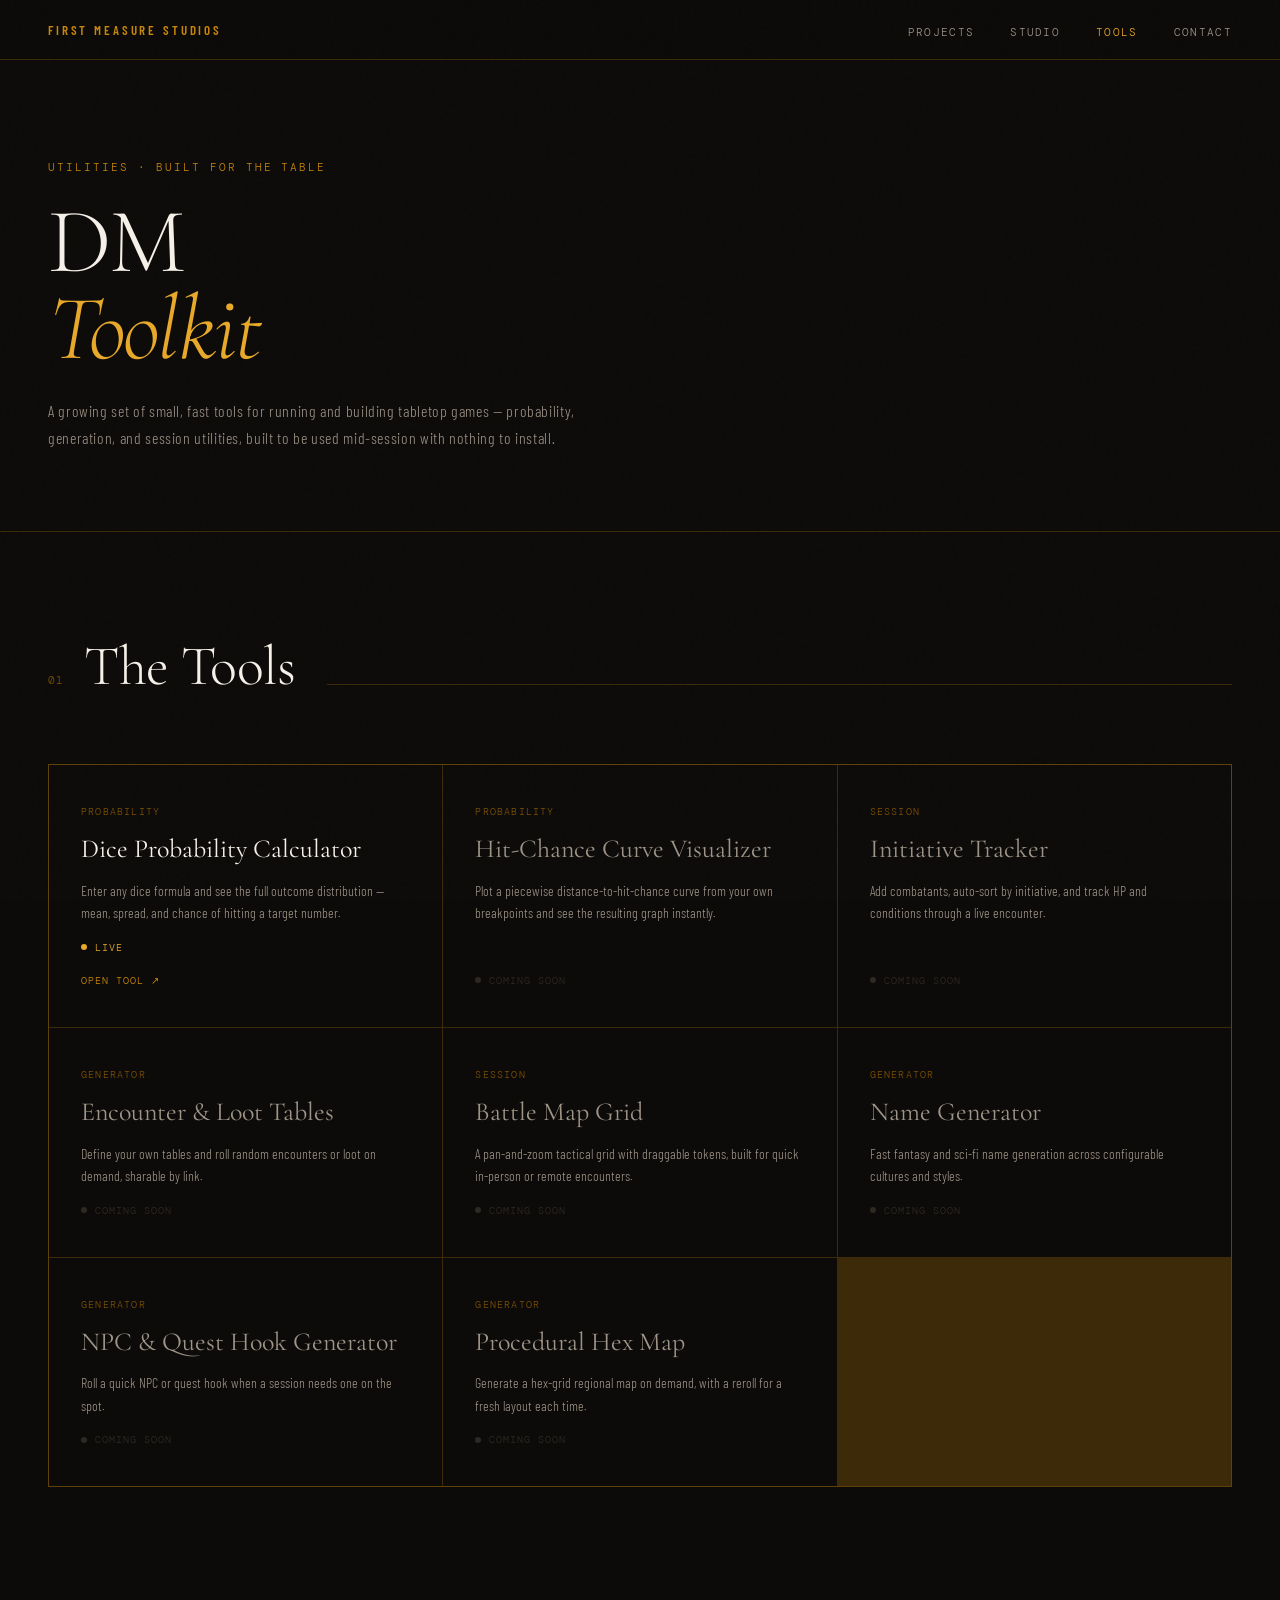
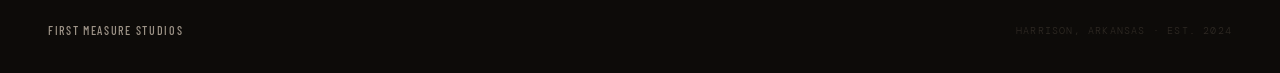
==== tools/index.html @ c1b0c558 "Add DM Toolkit: tools landing page and working dice probability calculator" ====
<!DOCTYPE html>
<html lang="en">
<head>
  <meta charset="UTF-8">
  <meta name="viewport" content="width=device-width, initial-scale=1.0">
  <meta name="description" content="DM Toolkit — a set of small, fast utilities for running and building tabletop games, from First Measure Studios.">
  <title>Tools — First Measure Studios</title>
  <link rel="preconnect" href="https://fonts.googleapis.com">
  <link rel="preconnect" href="https://fonts.gstatic.com" crossorigin>
  <link href="https://fonts.googleapis.com/css2?family=Cormorant+Garamond:ital,wght@0,300;0,400;0,600;1,300;1,400&family=DM+Mono:wght@300;400;500&family=Barlow+Condensed:wght@300;400;500;600;700&display=swap" rel="stylesheet">
  <link rel="stylesheet" href="shared.css">
  <style>
    .tools-grid {
      display: grid;
      grid-template-columns: repeat(3, 1fr);
      gap: 1px;
      background: var(--rule);
      border: 0.5px solid var(--rule);
    }

    .tool-card {
      background: var(--ink);
      padding: 40px 32px;
      display: flex;
      flex-direction: column;
      gap: 16px;
      text-decoration: none;
      color: inherit;
      transition: background 0.25s ease;
      position: relative;
    }

    .tool-card.is-live:hover { background: var(--smoke); }
    .tool-card.is-live { cursor: pointer; }
    .tool-card.is-soon { cursor: default; }

    .tool-tag {
      font-family: var(--mono);
      font-size: 10px;
      letter-spacing: 0.12em;
      text-transform: uppercase;
      color: var(--amber-dim);
    }

    .tool-name {
      font-family: var(--serif);
      font-size: 26px;
      font-weight: 400;
      line-height: 1.15;
    }

    .tool-card.is-soon .tool-name { color: var(--mist); }

    .tool-desc {
      font-size: 14px;
      line-height: 1.6;
      color: var(--mist);
      flex: 1;
    }

    .tool-go {
      font-family: var(--mono);
      font-size: 10px;
      letter-spacing: 0.1em;
      text-transform: uppercase;
      color: var(--amber);
      margin-top: 4px;
    }

    .tool-card.is-live:hover .tool-go { color: var(--amber-light); }

    @media (max-width: 900px) {
      .tools-grid { grid-template-columns: 1fr 1fr; }
    }
    @media (max-width: 600px) {
      .tools-grid { grid-template-columns: 1fr; }
    }
  </style>
</head>
<body>

  <!-- NAV -->
  <nav>
    <a href="../index.html" class="nav-wordmark">First Measure Studios</a>
    <ul class="nav-links">
      <li><a href="../index.html#projects">Projects</a></li>
      <li><a href="../index.html#studio">Studio</a></li>
      <li><a href="index.html" class="nav-active">Tools</a></li>
      <li><a href="../index.html#contact">Contact</a></li>
    </ul>
  </nav>

  <!-- PAGE HEADER -->
  <div class="page-header">
    <p class="page-eyebrow">Utilities &middot; Built for the Table</p>
    <h1 class="page-title">DM<br><em>Toolkit</em></h1>
    <p class="page-sub">A growing set of small, fast tools for running and building tabletop games &mdash; probability, generation, and session utilities, built to be used mid-session with nothing to install.</p>
  </div>

  <!-- TOOLS -->
  <section id="tools">
    <div class="section-header">
      <span class="section-num">01</span>
      <h2 class="section-title">The Tools</h2>
      <div class="section-rule"></div>
    </div>

    <div class="tools-grid">

      <a href="dice-calculator.html" class="tool-card is-live fade-up">
        <p class="tool-tag">Probability</p>
        <h3 class="tool-name">Dice Probability Calculator</h3>
        <p class="tool-desc">Enter any dice formula and see the full outcome distribution &mdash; mean, spread, and chance of hitting a target number.</p>
        <span class="project-status status-active"><span class="status-dot"></span>Live</span>
        <span class="tool-go">Open Tool &nearr;</span>
      </a>

      <div class="tool-card is-soon fade-up delay-1">
        <p class="tool-tag">Probability</p>
        <h3 class="tool-name">Hit-Chance Curve Visualizer</h3>
        <p class="tool-desc">Plot a piecewise distance-to-hit-chance curve from your own breakpoints and see the resulting graph instantly.</p>
        <span class="project-status status-soon"><span class="status-dot"></span>Coming Soon</span>
      </div>

      <div class="tool-card is-soon fade-up delay-2">
        <p class="tool-tag">Session</p>
        <h3 class="tool-name">Initiative Tracker</h3>
        <p class="tool-desc">Add combatants, auto-sort by initiative, and track HP and conditions through a live encounter.</p>
        <span class="project-status status-soon"><span class="status-dot"></span>Coming Soon</span>
      </div>

      <div class="tool-card is-soon fade-up">
        <p class="tool-tag">Generator</p>
        <h3 class="tool-name">Encounter &amp; Loot Tables</h3>
        <p class="tool-desc">Define your own tables and roll random encounters or loot on demand, sharable by link.</p>
        <span class="project-status status-soon"><span class="status-dot"></span>Coming Soon</span>
      </div>

      <div class="tool-card is-soon fade-up delay-1">
        <p class="tool-tag">Session</p>
        <h3 class="tool-name">Battle Map Grid</h3>
        <p class="tool-desc">A pan-and-zoom tactical grid with draggable tokens, built for quick in-person or remote encounters.</p>
        <span class="project-status status-soon"><span class="status-dot"></span>Coming Soon</span>
      </div>

      <div class="tool-card is-soon fade-up delay-2">
        <p class="tool-tag">Generator</p>
        <h3 class="tool-name">Name Generator</h3>
        <p class="tool-desc">Fast fantasy and sci-fi name generation across configurable cultures and styles.</p>
        <span class="project-status status-soon"><span class="status-dot"></span>Coming Soon</span>
      </div>

      <div class="tool-card is-soon fade-up">
        <p class="tool-tag">Generator</p>
        <h3 class="tool-name">NPC &amp; Quest Hook Generator</h3>
        <p class="tool-desc">Roll a quick NPC or quest hook when a session needs one on the spot.</p>
        <span class="project-status status-soon"><span class="status-dot"></span>Coming Soon</span>
      </div>

      <div class="tool-card is-soon fade-up delay-1">
        <p class="tool-tag">Generator</p>
        <h3 class="tool-name">Procedural Hex Map</h3>
        <p class="tool-desc">Generate a hex-grid regional map on demand, with a reroll for a fresh layout each time.</p>
        <span class="project-status status-soon"><span class="status-dot"></span>Coming Soon</span>
      </div>

    </div>
  </section>

  <!-- FOOTER -->
  <footer>
    <span class="footer-word">First Measure Studios</span>
    <span class="footer-meta">Harrison, Arkansas &middot; Est. 2024</span>
  </footer>

  <script>
    const observer = new IntersectionObserver((entries) => {
      entries.forEach(e => {
        if (e.isIntersecting) { e.target.classList.add('visible'); }
      });
    }, { threshold: 0.1 });

    document.querySelectorAll('.fade-up').forEach(el => observer.observe(el));
  </script>

</body>
</html>
---- tools/shared.css ----
*, *::before, *::after { box-sizing: border-box; margin: 0; padding: 0; }

:root {
  --ink: #0d0b09;
  --paper: #f5f0e8;
  --amber: #c8870a;
  --amber-light: #e8a92a;
  --amber-dim: #7a4f05;
  --smoke: #1a1612;
  --ash: #2e2923;
  --mist: #9e9488;
  --rule: rgba(200,135,10,0.25);
  --serif: 'Cormorant Garamond', Georgia, serif;
  --mono: 'DM Mono', monospace;
  --cond: 'Barlow Condensed', sans-serif;
}

html { scroll-behavior: smooth; }

body {
  background: var(--ink);
  color: var(--paper);
  font-family: var(--cond);
  font-weight: 300;
  min-height: 100vh;
  overflow-x: hidden;
}

body::before {
  content: '';
  position: fixed;
  inset: 0;
  background-image: url("data:image/svg+xml,%3Csvg viewBox='0 0 256 256' xmlns='http://www.w3.org/2000/svg'%3E%3Cfilter id='noise'%3E%3CfeTurbulence type='fractalNoise' baseFrequency='0.9' numOctaves='4' stitchTiles='stitch'/%3E%3C/filter%3E%3Crect width='100%25' height='100%25' filter='url(%23noise)' opacity='0.04'/%3E%3C/svg%3E");
  opacity: 0.4;
  pointer-events: none;
  z-index: 999;
}

/* ===================== NAV ===================== */
nav {
  position: fixed;
  top: 0; left: 0; right: 0;
  z-index: 100;
  display: flex;
  align-items: center;
  justify-content: space-between;
  padding: 20px 48px;
  border-bottom: 0.5px solid var(--rule);
  background: rgba(13,11,9,0.88);
  backdrop-filter: blur(14px);
  -webkit-backdrop-filter: blur(14px);
}

.nav-wordmark {
  font-family: var(--cond);
  font-weight: 600;
  font-size: 13px;
  letter-spacing: 0.22em;
  text-transform: uppercase;
  color: var(--amber);
  text-decoration: none;
}

.nav-links {
  display: flex;
  align-items: center;
  gap: 36px;
  list-style: none;
}

.nav-links a {
  font-family: var(--mono);
  font-size: 11px;
  letter-spacing: 0.12em;
  color: var(--mist);
  text-decoration: none;
  text-transform: uppercase;
  transition: color 0.2s;
}

.nav-links a:hover { color: var(--amber-light); }

.nav-links a.nav-active { color: var(--amber-light); }

.nav-links a.nav-cta {
  color: var(--amber);
  border: 0.5px solid var(--amber-dim);
  padding: 6px 14px;
  border-radius: 2px;
  transition: color 0.2s, border-color 0.2s, background 0.2s;
}

.nav-links a.nav-cta:hover {
  color: var(--ink);
  background: var(--amber);
  border-color: var(--amber);
}

/* ===================== PAGE HEADER (sub-page hero) ===================== */
.page-header {
  padding: 160px 48px 80px;
  border-bottom: 0.5px solid var(--rule);
  position: relative;
}

.page-eyebrow {
  font-family: var(--mono);
  font-size: 11px;
  letter-spacing: 0.18em;
  color: var(--amber);
  text-transform: uppercase;
  margin-bottom: 24px;
}

.page-eyebrow a {
  color: var(--mist);
  text-decoration: none;
  transition: color 0.2s;
}

.page-eyebrow a:hover { color: var(--amber-light); }

.page-title {
  font-family: var(--serif);
  font-size: clamp(48px, 8vw, 92px);
  font-weight: 300;
  line-height: 0.95;
  letter-spacing: -0.02em;
  margin-bottom: 24px;
}

.page-title em { font-style: italic; color: var(--amber-light); }

.page-sub {
  max-width: 560px;
  font-size: 16px;
  font-weight: 300;
  letter-spacing: 0.04em;
  color: var(--mist);
  line-height: 1.7;
}

/* ===================== SECTIONS ===================== */
section {
  padding: 100px 48px;
  border-bottom: 0.5px solid var(--rule);
}

section:last-of-type { border-bottom: none; }

.section-header {
  display: flex;
  align-items: baseline;
  gap: 20px;
  margin-bottom: 64px;
}

.section-num {
  font-family: var(--mono);
  font-size: 11px;
  color: var(--amber-dim);
  letter-spacing: 0.1em;
}

.section-title {
  font-family: var(--serif);
  font-size: clamp(32px, 5vw, 56px);
  font-weight: 300;
  letter-spacing: -0.01em;
}

.section-rule {
  flex: 1;
  height: 0.5px;
  background: var(--rule);
  margin-left: 12px;
}

/* ===================== STATUS BADGES ===================== */
.project-status {
  display: inline-flex;
  align-items: center;
  gap: 8px;
  font-family: var(--mono);
  font-size: 10px;
  letter-spacing: 0.1em;
  text-transform: uppercase;
}

.status-dot {
  width: 6px; height: 6px;
  border-radius: 50%;
  display: inline-block;
}

.status-active { color: var(--amber-light); }
.status-active .status-dot { background: var(--amber-light); animation: pulse 2s ease infinite; }

.status-dev { color: var(--mist); }
.status-dev .status-dot { background: var(--mist); }

.status-soon { color: var(--ash); }
.status-soon .status-dot { background: var(--ash); }

@keyframes pulse {
  0%, 100% { opacity: 1; }
  50%       { opacity: 0.3; }
}

/* ===================== FOOTER ===================== */
footer {
  padding: 36px 48px;
  display: flex;
  align-items: center;
  justify-content: space-between;
}

.footer-word {
  font-family: var(--cond);
  font-weight: 500;
  font-size: 12px;
  letter-spacing: 0.14em;
  text-transform: uppercase;
  color: var(--mist);
}

.footer-meta {
  font-family: var(--mono);
  font-size: 10px;
  letter-spacing: 0.12em;
  color: var(--ash);
  text-transform: uppercase;
}

/* ===================== FADE-UP ===================== */
.fade-up {
  opacity: 0;
  transform: translateY(24px);
  transition: opacity 0.7s ease, transform 0.7s ease;
}

.fade-up.visible {
  opacity: 1;
  transform: translateY(0);
}

.delay-1 { transition-delay: 0.12s; }
.delay-2 { transition-delay: 0.24s; }
.delay-3 { transition-delay: 0.36s; }

/* ===================== RESPONSIVE ===================== */
@media (max-width: 768px) {
  nav { padding: 16px 24px; }
  .nav-links { gap: 16px; }
  .nav-links a.nav-cta { display: none; }
  .page-header { padding: 128px 24px 56px; }
  section { padding: 72px 24px; }
  footer { padding: 28px 24px; flex-direction: column; gap: 8px; align-items: flex-start; }
}
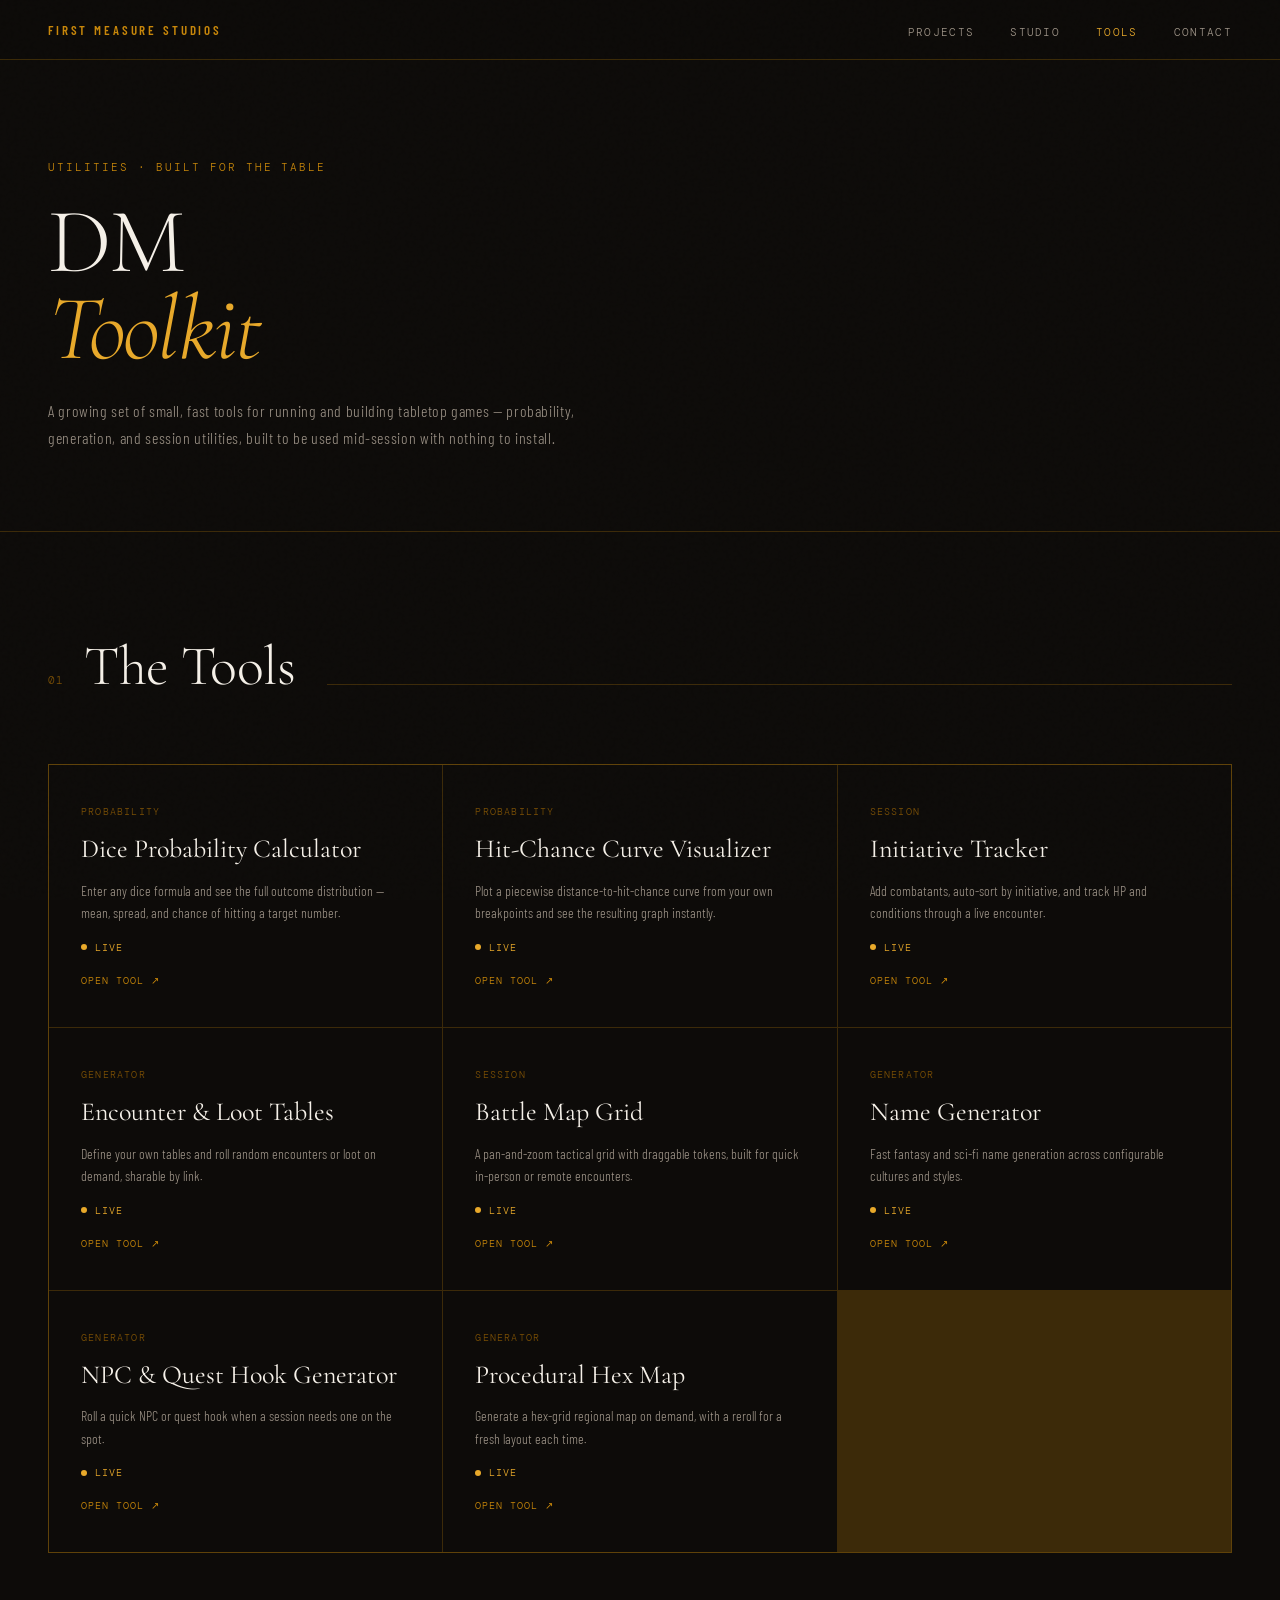
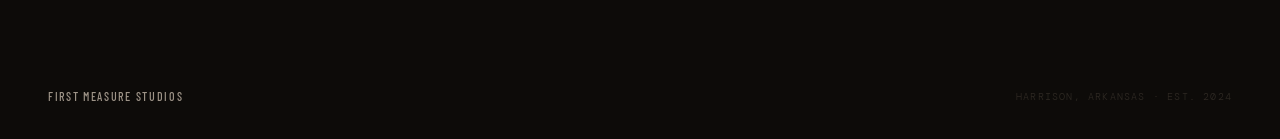
==== commit e373332a: "Add remaining 7 DM toolkit tools: hit-chance visualizer, initiative tracker, loot tables, battle map" ====
--- a/tools/index.html
+++ b/tools/index.html
@@ -115,54 +115,61 @@
         <span class="tool-go">Open Tool &nearr;</span>
       </a>
 
-      <div class="tool-card is-soon fade-up delay-1">
+      <a href="hit-chance.html" class="tool-card is-live fade-up delay-1">
         <p class="tool-tag">Probability</p>
         <h3 class="tool-name">Hit-Chance Curve Visualizer</h3>
         <p class="tool-desc">Plot a piecewise distance-to-hit-chance curve from your own breakpoints and see the resulting graph instantly.</p>
-        <span class="project-status status-soon"><span class="status-dot"></span>Coming Soon</span>
-      </div>
+        <span class="project-status status-active"><span class="status-dot"></span>Live</span>
+        <span class="tool-go">Open Tool &nearr;</span>
+      </a>
 
-      <div class="tool-card is-soon fade-up delay-2">
+      <a href="initiative-tracker.html" class="tool-card is-live fade-up delay-2">
         <p class="tool-tag">Session</p>
         <h3 class="tool-name">Initiative Tracker</h3>
         <p class="tool-desc">Add combatants, auto-sort by initiative, and track HP and conditions through a live encounter.</p>
-        <span class="project-status status-soon"><span class="status-dot"></span>Coming Soon</span>
-      </div>
+        <span class="project-status status-active"><span class="status-dot"></span>Live</span>
+        <span class="tool-go">Open Tool &nearr;</span>
+      </a>
 
-      <div class="tool-card is-soon fade-up">
+      <a href="loot-tables.html" class="tool-card is-live fade-up">
         <p class="tool-tag">Generator</p>
         <h3 class="tool-name">Encounter &amp; Loot Tables</h3>
         <p class="tool-desc">Define your own tables and roll random encounters or loot on demand, sharable by link.</p>
-        <span class="project-status status-soon"><span class="status-dot"></span>Coming Soon</span>
-      </div>
+        <span class="project-status status-active"><span class="status-dot"></span>Live</span>
+        <span class="tool-go">Open Tool &nearr;</span>
+      </a>
 
-      <div class="tool-card is-soon fade-up delay-1">
+      <a href="battle-map.html" class="tool-card is-live fade-up delay-1">
         <p class="tool-tag">Session</p>
         <h3 class="tool-name">Battle Map Grid</h3>
         <p class="tool-desc">A pan-and-zoom tactical grid with draggable tokens, built for quick in-person or remote encounters.</p>
-        <span class="project-status status-soon"><span class="status-dot"></span>Coming Soon</span>
-      </div>
+        <span class="project-status status-active"><span class="status-dot"></span>Live</span>
+        <span class="tool-go">Open Tool &nearr;</span>
+      </a>
 
-      <div class="tool-card is-soon fade-up delay-2">
+      <a href="name-generator.html" class="tool-card is-live fade-up delay-2">
         <p class="tool-tag">Generator</p>
         <h3 class="tool-name">Name Generator</h3>
         <p class="tool-desc">Fast fantasy and sci-fi name generation across configurable cultures and styles.</p>
-        <span class="project-status status-soon"><span class="status-dot"></span>Coming Soon</span>
-      </div>
+        <span class="project-status status-active"><span class="status-dot"></span>Live</span>
+        <span class="tool-go">Open Tool &nearr;</span>
+      </a>
 
-      <div class="tool-card is-soon fade-up">
+      <a href="npc-quest-generator.html" class="tool-card is-live fade-up">
         <p class="tool-tag">Generator</p>
         <h3 class="tool-name">NPC &amp; Quest Hook Generator</h3>
         <p class="tool-desc">Roll a quick NPC or quest hook when a session needs one on the spot.</p>
-        <span class="project-status status-soon"><span class="status-dot"></span>Coming Soon</span>
-      </div>
+        <span class="project-status status-active"><span class="status-dot"></span>Live</span>
+        <span class="tool-go">Open Tool &nearr;</span>
+      </a>
 
-      <div class="tool-card is-soon fade-up delay-1">
+      <a href="hex-map.html" class="tool-card is-live fade-up delay-1">
         <p class="tool-tag">Generator</p>
         <h3 class="tool-name">Procedural Hex Map</h3>
         <p class="tool-desc">Generate a hex-grid regional map on demand, with a reroll for a fresh layout each time.</p>
-        <span class="project-status status-soon"><span class="status-dot"></span>Coming Soon</span>
-      </div>
+        <span class="project-status status-active"><span class="status-dot"></span>Live</span>
+        <span class="tool-go">Open Tool &nearr;</span>
+      </a>
 
     </div>
   </section>
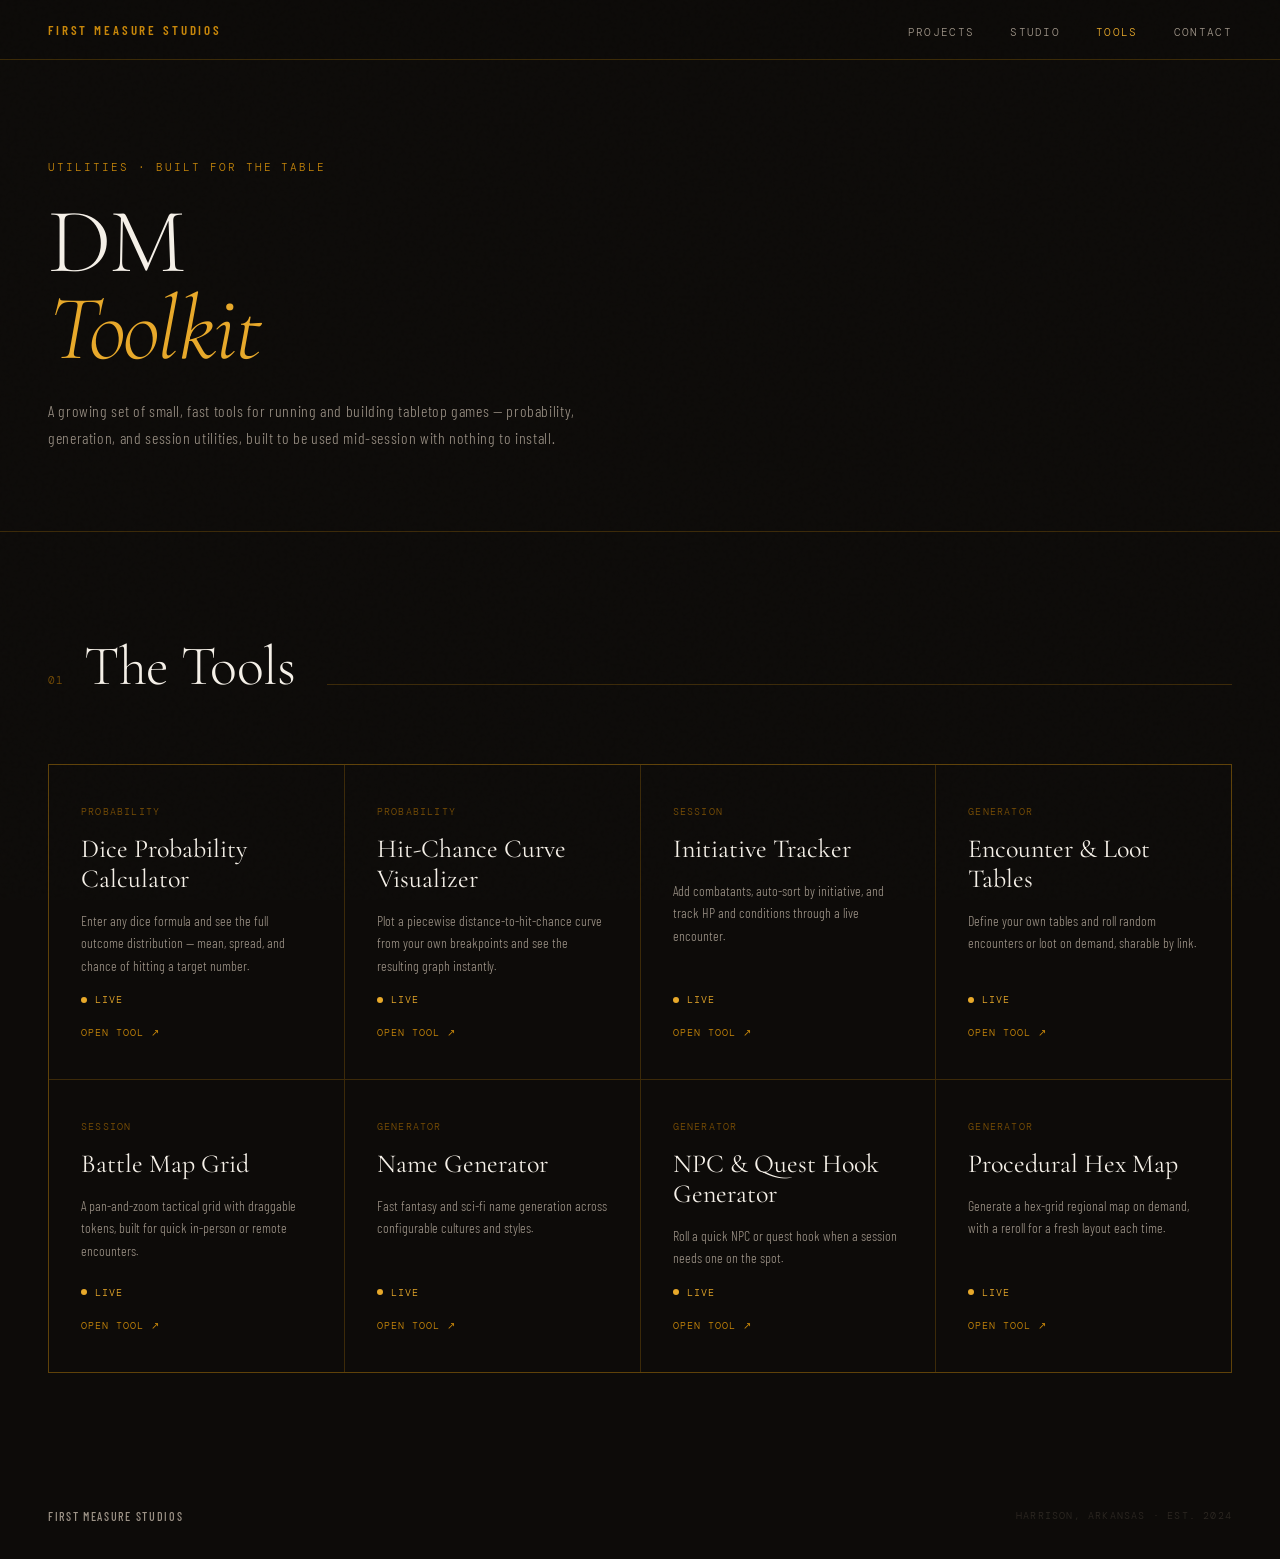
==== commit 4b6de80d: "QA fixes: even 4-col tools grid, fix mobile nav wrapping site-wide, jitter battle-map token spawn" ====
--- a/tools/index.html
+++ b/tools/index.html
@@ -12,7 +12,7 @@
   <style>
     .tools-grid {
       display: grid;
-      grid-template-columns: repeat(3, 1fr);
+      grid-template-columns: repeat(4, 1fr);
       gap: 1px;
       background: var(--rule);
       border: 0.5px solid var(--rule);
@@ -69,10 +69,10 @@
 
     .tool-card.is-live:hover .tool-go { color: var(--amber-light); }
 
-    @media (max-width: 900px) {
-      .tools-grid { grid-template-columns: 1fr 1fr; }
+    @media (max-width: 1100px) {
+      .tools-grid { grid-template-columns: repeat(2, 1fr); }
     }
-    @media (max-width: 600px) {
+    @media (max-width: 560px) {
       .tools-grid { grid-template-columns: 1fr; }
     }
   </style>
--- a/tools/shared.css
+++ b/tools/shared.css
@@ -250,8 +250,9 @@
 
 /* ===================== RESPONSIVE ===================== */
 @media (max-width: 768px) {
-  nav { padding: 16px 24px; }
-  .nav-links { gap: 16px; }
+  nav { padding: 16px 24px; flex-wrap: wrap; row-gap: 10px; }
+  .nav-wordmark { white-space: nowrap; }
+  .nav-links { gap: 16px; flex-wrap: wrap; }
   .nav-links a.nav-cta { display: none; }
   .page-header { padding: 128px 24px 56px; }
   section { padding: 72px 24px; }
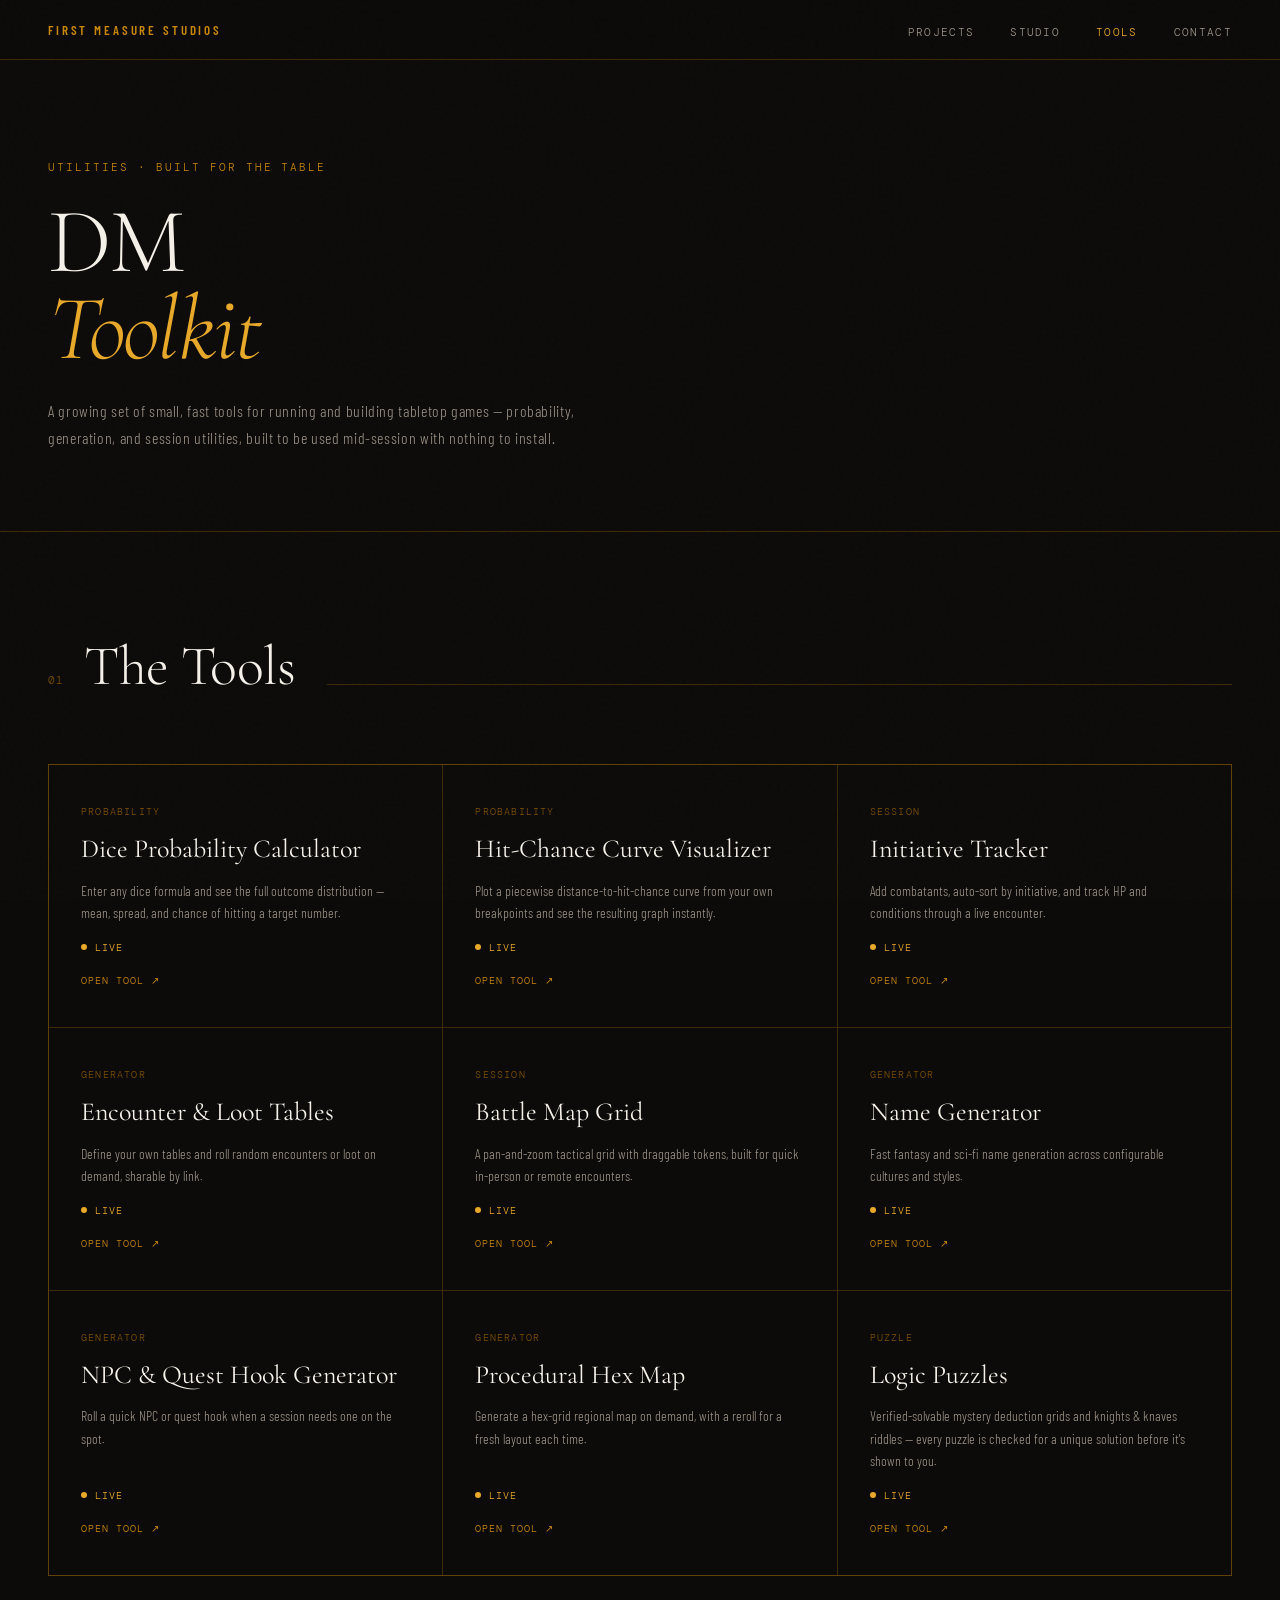
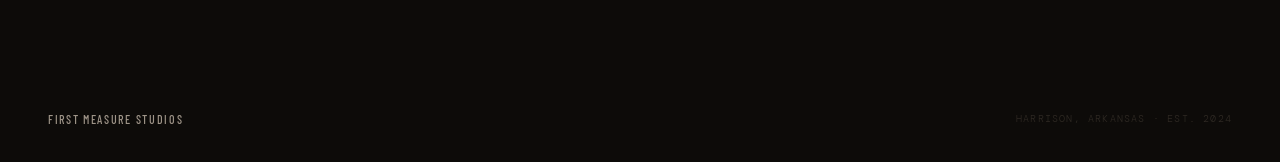
==== commit eac19c59: "Add Logic Puzzles tool: verified-solvable mystery deduction grids and knights & knaves - Mystery Ded" ====
--- a/tools/index.html
+++ b/tools/index.html
@@ -4,6 +4,23 @@
   <meta charset="UTF-8">
   <meta name="viewport" content="width=device-width, initial-scale=1.0">
   <meta name="description" content="DM Toolkit — a set of small, fast utilities for running and building tabletop games, from First Measure Studios.">
+  <link rel="icon" href="../favicon.ico" sizes="any">
+  <link rel="icon" type="image/png" sizes="16x16" href="../assets/favicon-16x16.png">
+  <link rel="icon" type="image/png" sizes="32x32" href="../assets/favicon-32x32.png">
+  <link rel="apple-touch-icon" href="../assets/apple-touch-icon.png">
+  <link rel="manifest" href="../site.webmanifest">
+  <meta name="theme-color" content="#0d0b09">
+
+  <meta property="og:type" content="website">
+  <meta property="og:title" content="Tools — First Measure Studios">
+  <meta property="og:description" content="DM Toolkit — a set of small, fast utilities for running and building tabletop games, from First Measure Studios.">
+  <meta property="og:image" content="https://firstmeasurestudio.store/assets/og-image.png">
+  <meta property="og:url" content="https://firstmeasurestudio.store/tools/index.html">
+  <meta name="twitter:card" content="summary_large_image">
+  <meta name="twitter:title" content="Tools — First Measure Studios">
+  <meta name="twitter:description" content="DM Toolkit — a set of small, fast utilities for running and building tabletop games, from First Measure Studios.">
+  <meta name="twitter:image" content="https://firstmeasurestudio.store/assets/og-image.png">
+
   <title>Tools — First Measure Studios</title>
   <link rel="preconnect" href="https://fonts.googleapis.com">
   <link rel="preconnect" href="https://fonts.gstatic.com" crossorigin>
@@ -12,7 +29,7 @@
   <style>
     .tools-grid {
       display: grid;
-      grid-template-columns: repeat(4, 1fr);
+      grid-template-columns: repeat(3, 1fr);
       gap: 1px;
       background: var(--rule);
       border: 0.5px solid var(--rule);
@@ -171,6 +188,14 @@
         <span class="tool-go">Open Tool &nearr;</span>
       </a>
 
+      <a href="logic-puzzles.html" class="tool-card is-live fade-up delay-2">
+        <p class="tool-tag">Puzzle</p>
+        <h3 class="tool-name">Logic Puzzles</h3>
+        <p class="tool-desc">Verified-solvable mystery deduction grids and knights &amp; knaves riddles — every puzzle is checked for a unique solution before it's shown to you.</p>
+        <span class="project-status status-active"><span class="status-dot"></span>Live</span>
+        <span class="tool-go">Open Tool &nearr;</span>
+      </a>
+
     </div>
   </section>
 
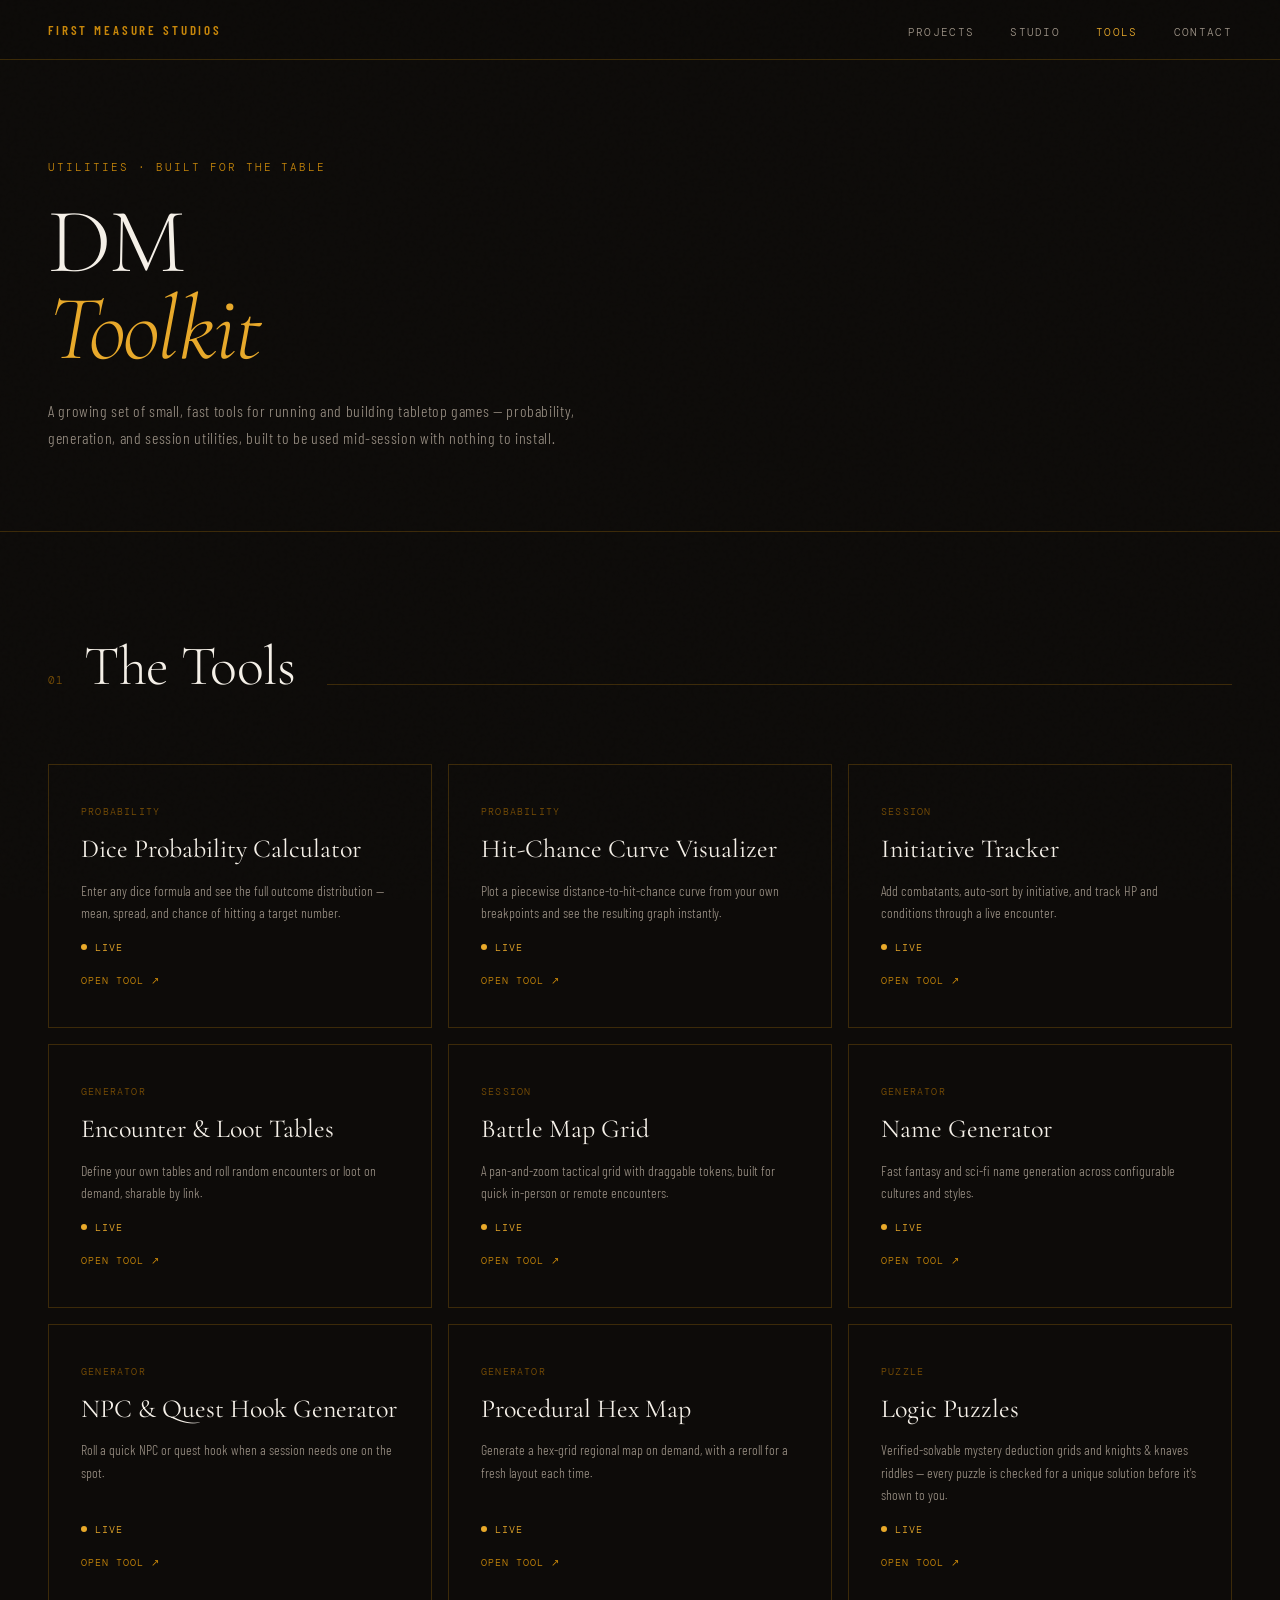
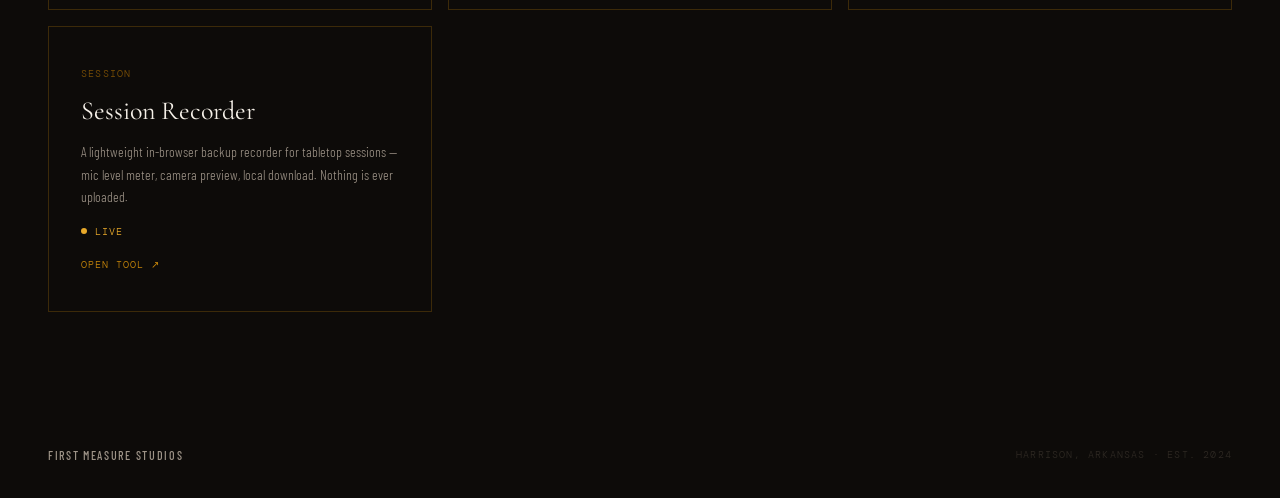
==== commit f6215574: "Add Session Recorder tool: browser-based mic/camera backup recorder for tabletop sessions - Records " ====
--- a/tools/index.html
+++ b/tools/index.html
@@ -30,24 +30,24 @@
     .tools-grid {
       display: grid;
       grid-template-columns: repeat(3, 1fr);
-      gap: 1px;
-      background: var(--rule);
-      border: 0.5px solid var(--rule);
+      gap: 16px;
+      background: transparent;
     }
 
     .tool-card {
       background: var(--ink);
+      border: 0.5px solid var(--rule);
       padding: 40px 32px;
       display: flex;
       flex-direction: column;
       gap: 16px;
       text-decoration: none;
       color: inherit;
-      transition: background 0.25s ease;
+      transition: background 0.25s ease, border-color 0.25s ease;
       position: relative;
     }
 
-    .tool-card.is-live:hover { background: var(--smoke); }
+    .tool-card.is-live:hover { background: var(--smoke); border-color: var(--amber-dim); }
     .tool-card.is-live { cursor: pointer; }
     .tool-card.is-soon { cursor: default; }
 
@@ -196,6 +196,14 @@
         <span class="tool-go">Open Tool &nearr;</span>
       </a>
 
+      <a href="session-recorder.html" class="tool-card is-live fade-up">
+        <p class="tool-tag">Session</p>
+        <h3 class="tool-name">Session Recorder</h3>
+        <p class="tool-desc">A lightweight in-browser backup recorder for tabletop sessions — mic level meter, camera preview, local download. Nothing is ever uploaded.</p>
+        <span class="project-status status-active"><span class="status-dot"></span>Live</span>
+        <span class="tool-go">Open Tool &nearr;</span>
+      </a>
+
     </div>
   </section>
 
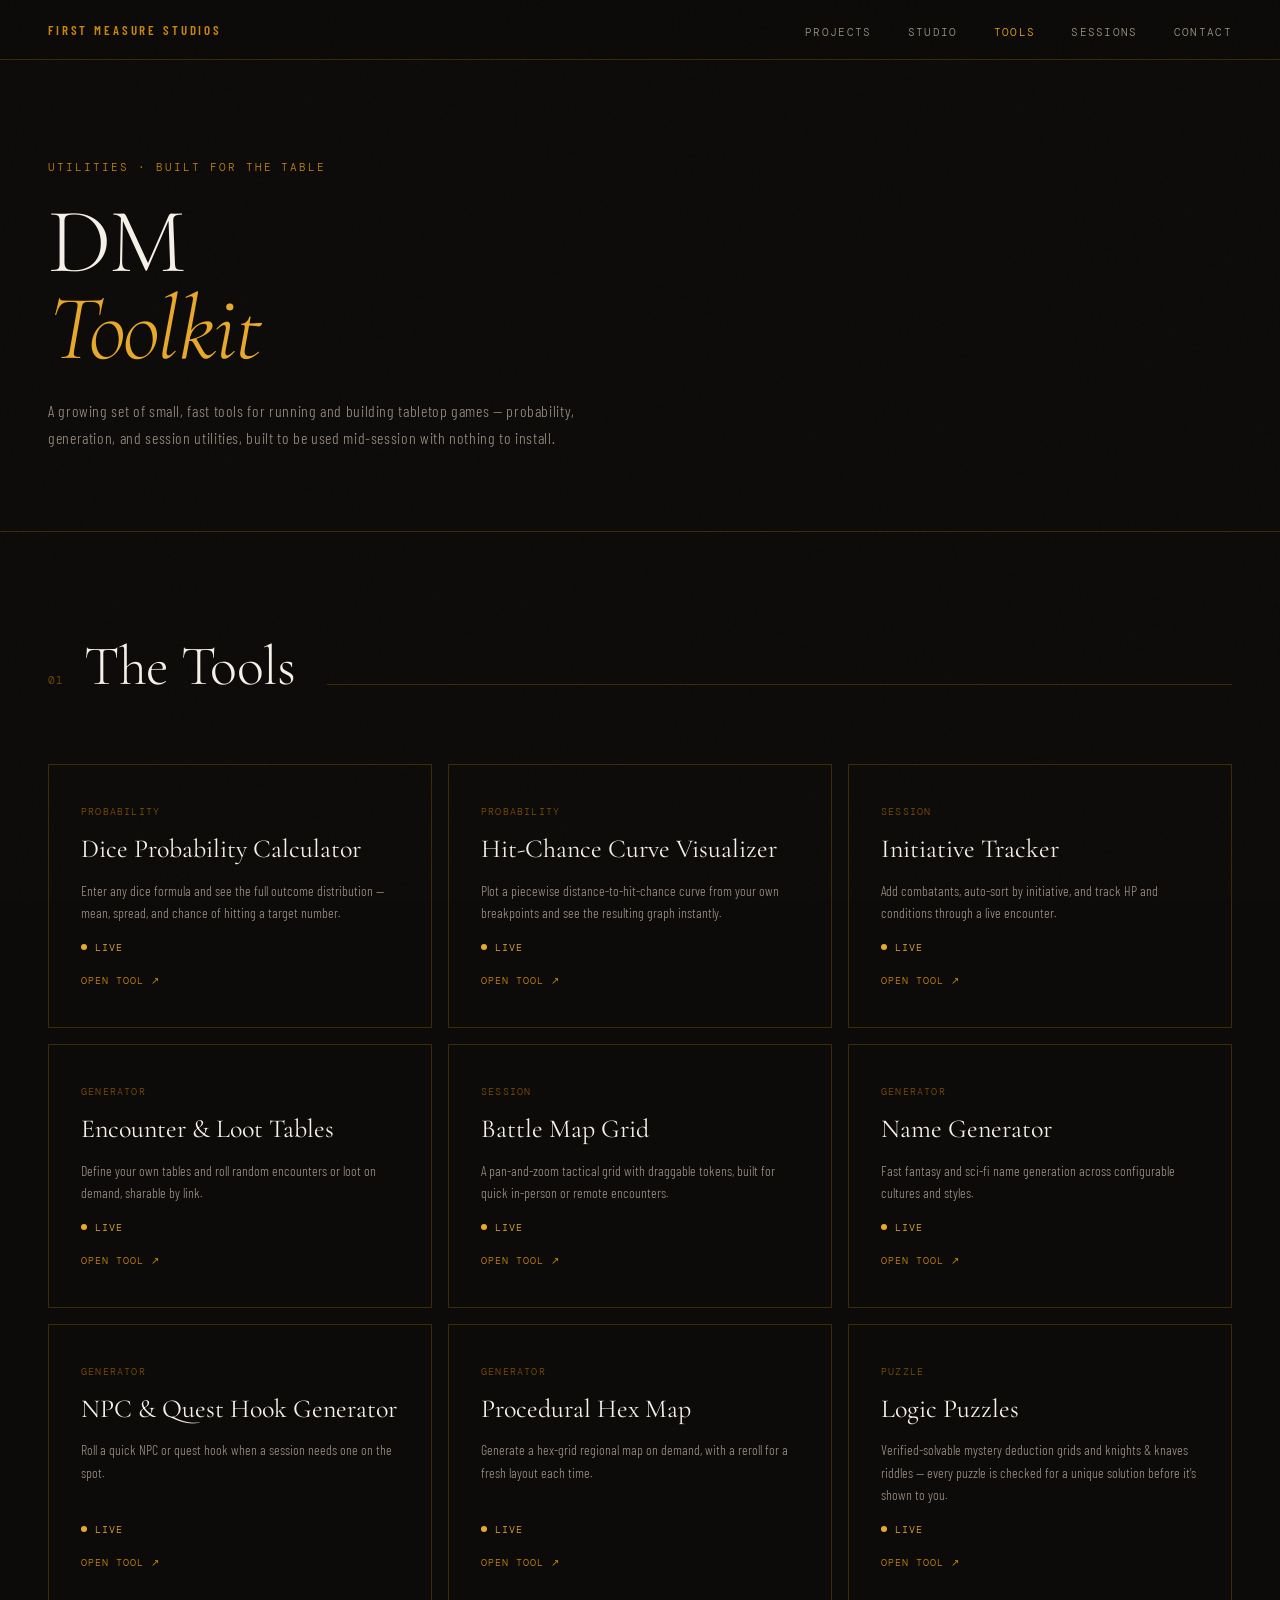
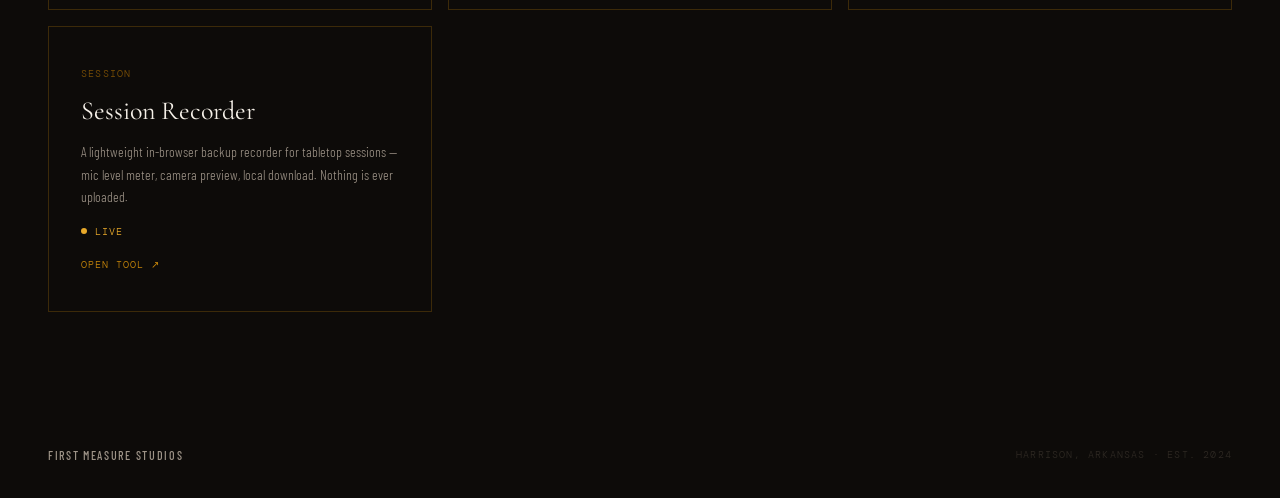
==== commit 4a7111ac: "Add Sessions page and wire it into nav; fix recurring grid-gap bug on main Projects grid - New show." ====
--- a/tools/index.html
+++ b/tools/index.html
@@ -103,6 +103,7 @@
       <li><a href="../index.html#projects">Projects</a></li>
       <li><a href="../index.html#studio">Studio</a></li>
       <li><a href="index.html" class="nav-active">Tools</a></li>
+      <li><a href="../show.html">Sessions</a></li>
       <li><a href="../index.html#contact">Contact</a></li>
     </ul>
   </nav>
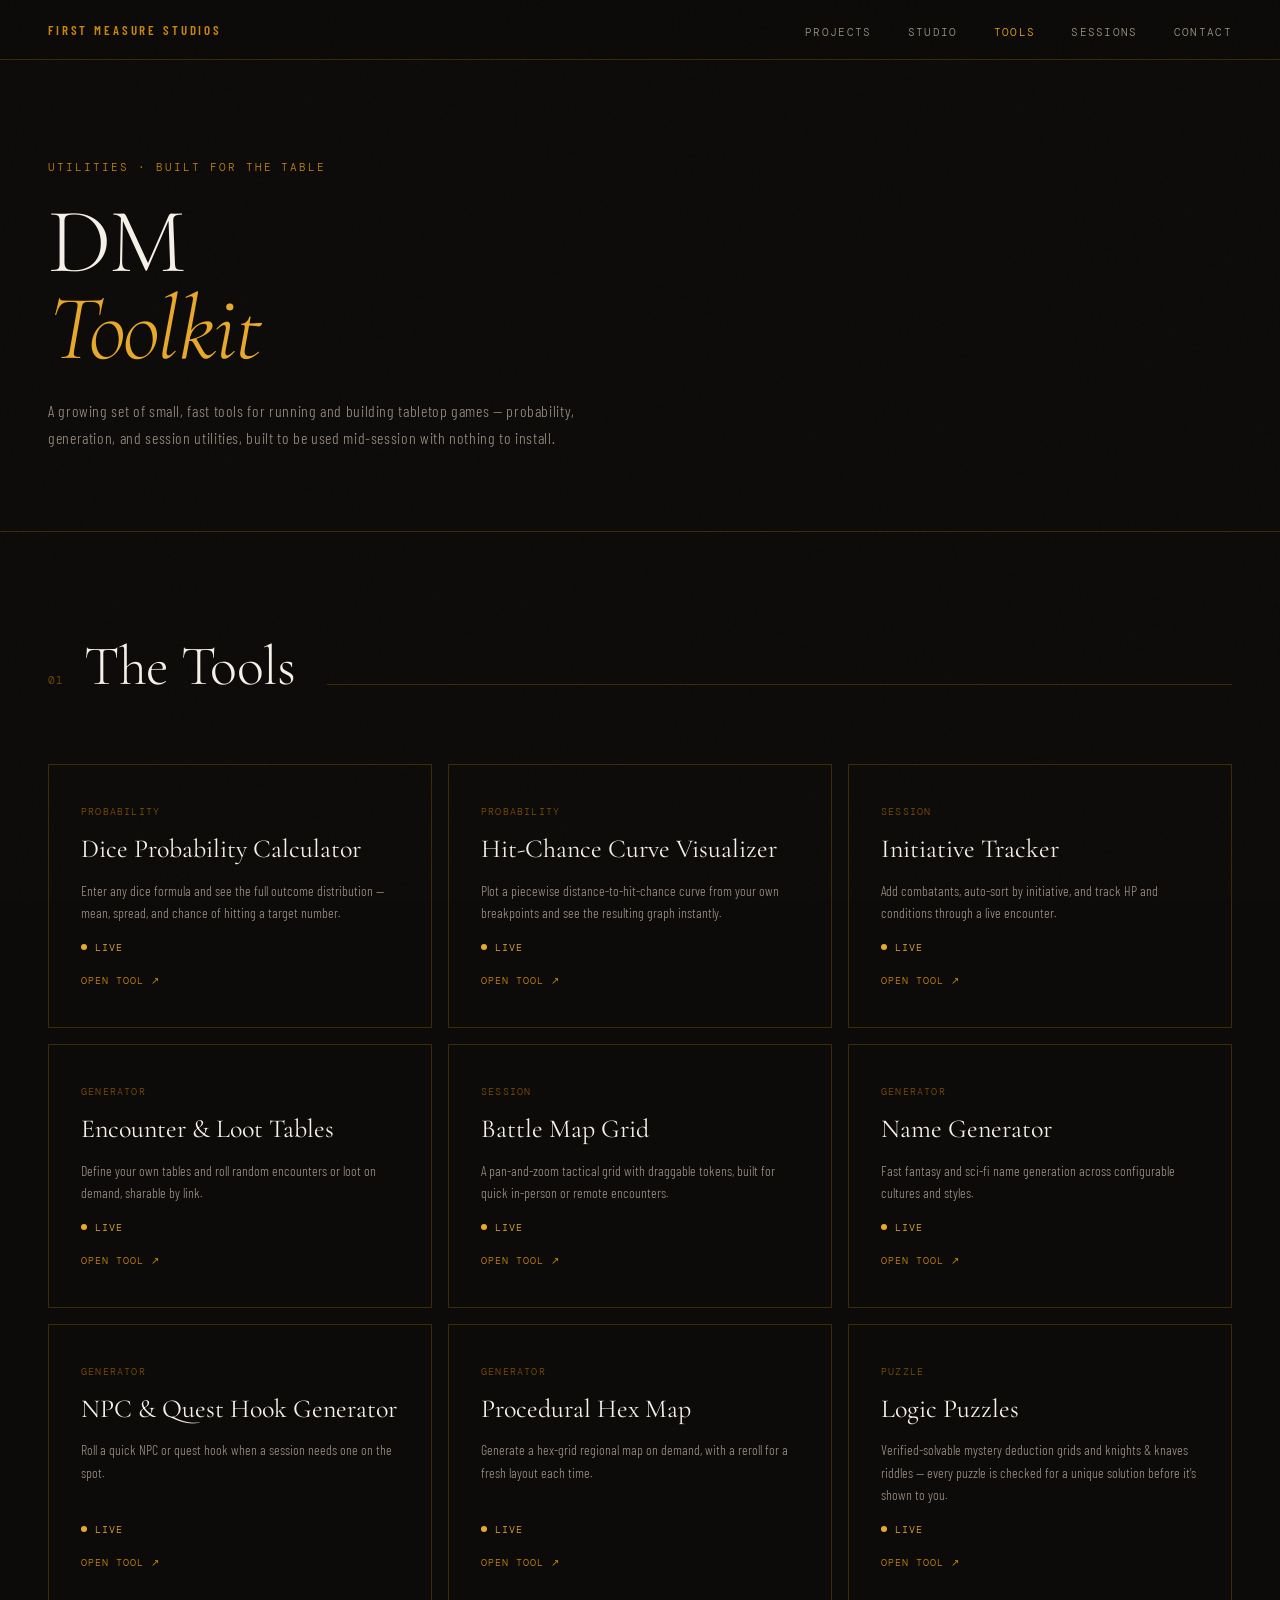
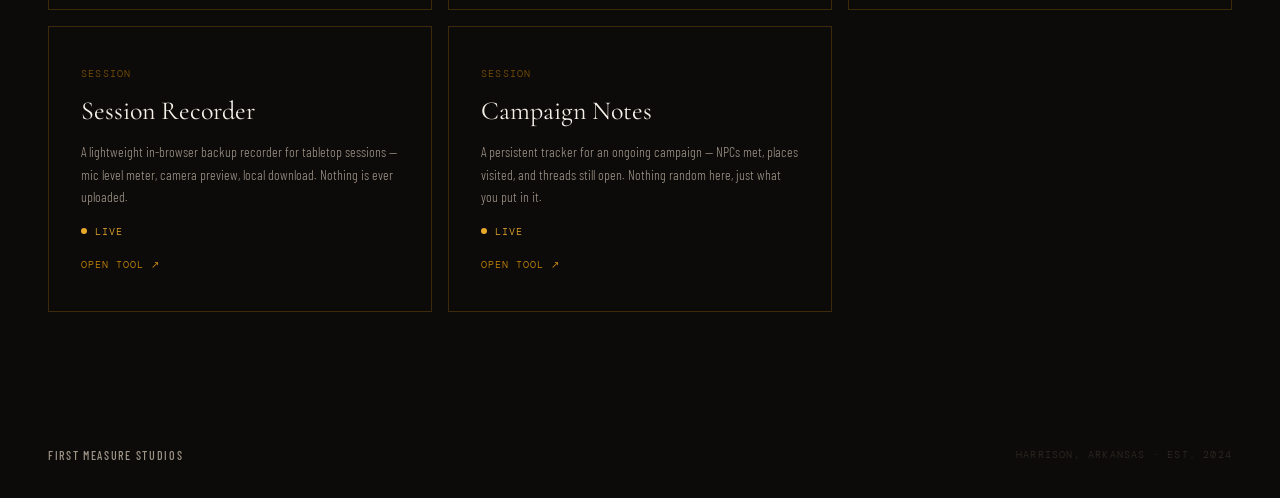
==== commit a4ae8128: "Add Campaign Notes tool and Discussion section (giscus, pending setup) Campaign Notes (11th DM Toolk" ====
--- a/tools/index.html
+++ b/tools/index.html
@@ -205,6 +205,14 @@
         <span class="tool-go">Open Tool &nearr;</span>
       </a>
 
+      <a href="campaign-notes.html" class="tool-card is-live fade-up delay-1">
+        <p class="tool-tag">Session</p>
+        <h3 class="tool-name">Campaign Notes</h3>
+        <p class="tool-desc">A persistent tracker for an ongoing campaign — NPCs met, places visited, and threads still open. Nothing random here, just what you put in it.</p>
+        <span class="project-status status-active"><span class="status-dot"></span>Live</span>
+        <span class="tool-go">Open Tool &nearr;</span>
+      </a>
+
     </div>
   </section>
 
